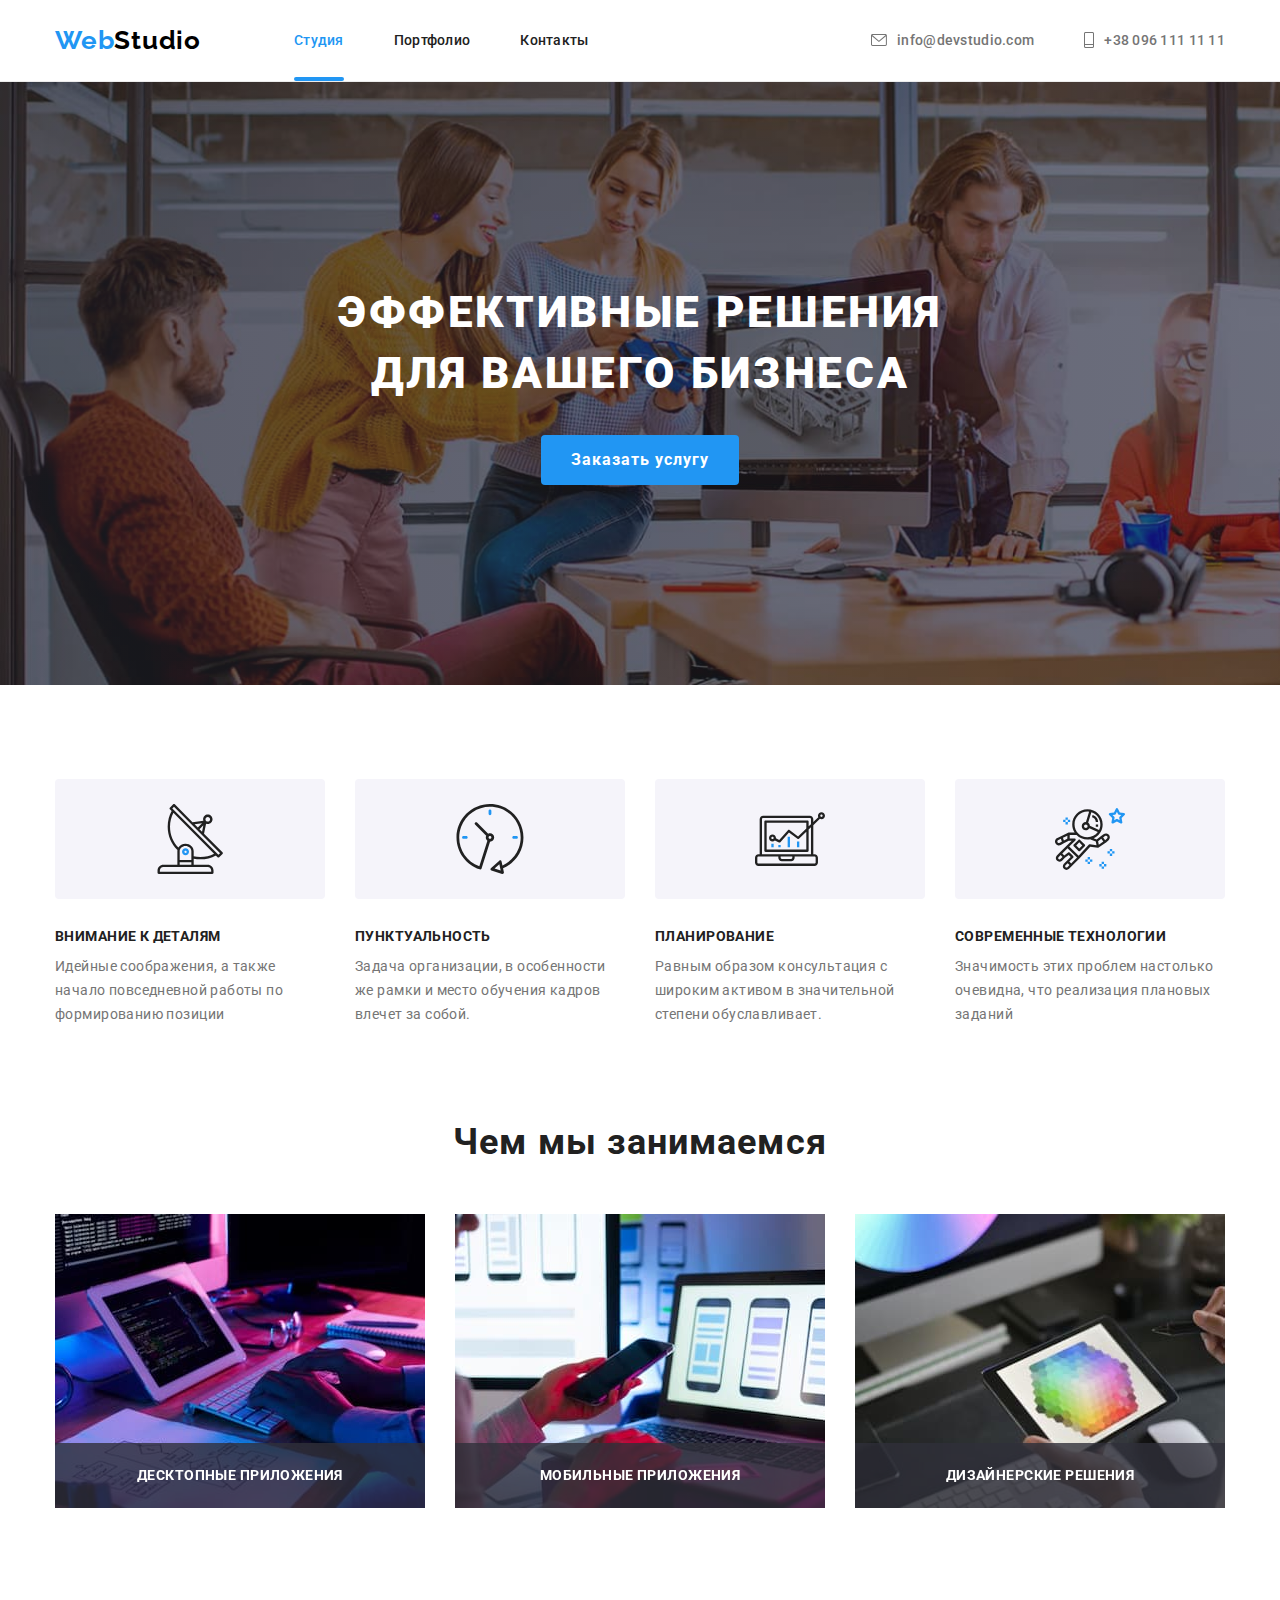
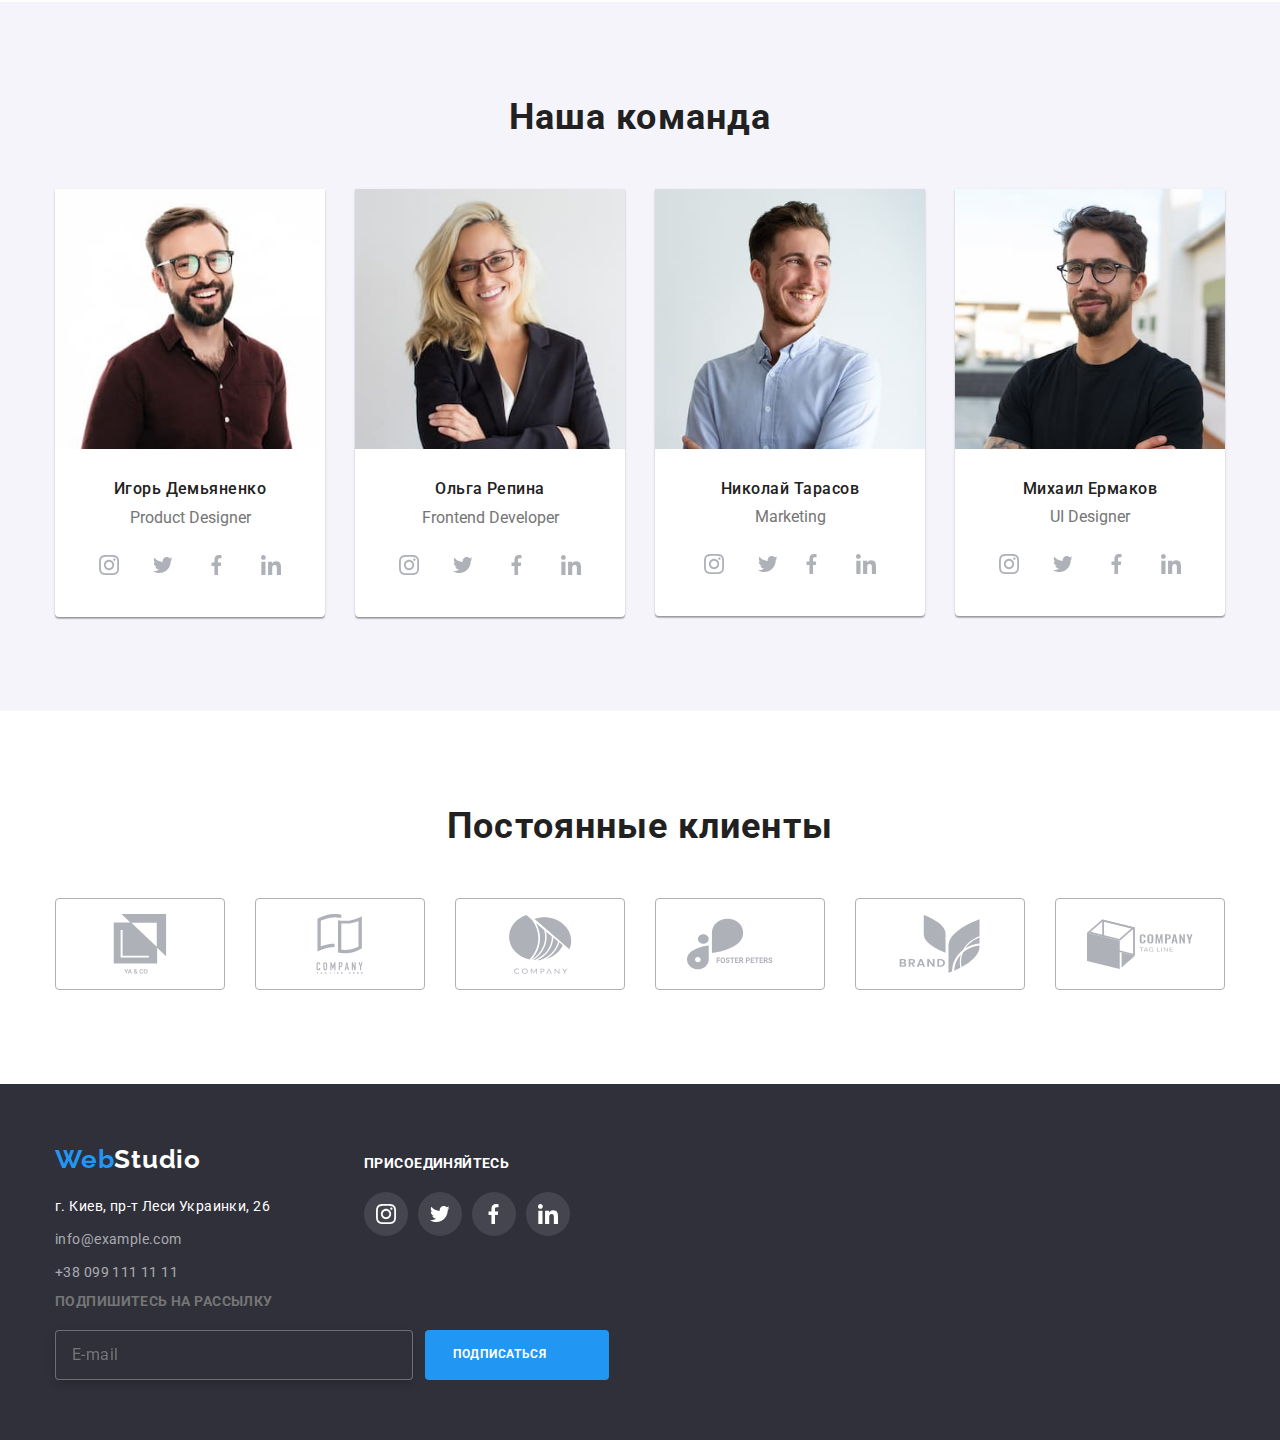
==== index.html @ d98d60dd "main" ====
<!DOCTYPE html>
<html lang="en">
<head>
    <meta charset="UTF-8">
    <meta http-equiv="X-UA-Compatible" content="IE=edge">
    <meta name="viewport" content="width=device-width, initial-scale=1.0">
    <title>Studio</title>
    
<link href="https://fonts.googleapis.com/css2?family=Raleway:wght@700&family=Roboto:wght@400;500;700;900&display=swap"
    rel="stylesheet" />
    <link rel="stylesheet" href="https://cdnjs.cloudflare.com/ajax/libs/modern-normalize/1.1.0/modern-normalize.min.css">
<link rel="stylesheet" href="./css/styles.css" />
</head>

<!--Шапка сайта-->

<body>
    <header class="page-header">

        <div class="container container-navigation">
        <nav class="site-nav container-navigation">
            <a href="" class="logo">
                <span class="logo-color">Web</span>Studio</a>
            


            <ul class="navigation container-navigation">
                <li class="navigation-link"><a href="./index.html" class="navigation-link-main navigation-link-current link-color-change">Студия</a></li>
                <li class="navigation-link"><a href="./Portfolio.html" class="navigation-link-main link-color-change">Портфолио</a></li>
                <li class="navigation-link"><a href="" class="navigation-link-main link-color-change">Контакты</a></li>
            </ul>
        </nav>
        <ul class="contacts navigation container-navigation">
          
            <li class="navigation-link"><a href="" class="contacts-link link-color-change">
                <svg class="icon" width="16px" height="12px">
                   <use href="./images/symbol-defs.svg#icon-envelope-opt"></use>
               </svg>info@devstudio.com</a></li>
            
            <li class="navigation-link"><a href="" class="contacts-link link-color-change">
                <svg class="icon" width="10px"height="16px">
                    <use href="./images/symbol-defs.svg#icon-telephone"></use>
                </svg>+38 096 111 11 11</a></li>
        </ul>
</div>

    </header>

    <main>
        <!--Hero-->
        
        
            <section class="hero-section overlay-hero">
              <div class="container">  
                <h1 class="title-hero">Эффективные решения <br /> для вашего бизнеса</h1>
                <button  type="button" class="button-primary" data-modal-open>Заказать услугу</button>
           </div>
            </section> 
        

        <!--Features-->

       

        <section class="section feature-section">

             <div class="container">
            <ul class="feautures-list">
<div class="feautures-item">
                <li class="features-box">
                    <svg class="iconfeat"width="70"; height="70";>
                        <use href="./images/symbol-defs.svg#icon-group-opt "></use>
                    </svg>
                </li>
                <li >
                    <h2 class="features-title title-color" >Внимание к деталям</h2>
                    <p class="feautures-text">Идейные соображения, а также начало повседневной работы по формированию позиции</p>
                </li></div>

                <div class="feautures-item">
                    <li class="features-box">
                        <svg class="iconfeat" width="70" ; height="70" ;>
                            <use href="./images/symbol-defs.svg#icon-clock-opt"></use>
                        </svg>
                    </li>

                <li class="feautures-item">
                    <h2 class="features-title title-color">Пунктуальность</h2>
                    <p class="feautures-text">Задача организации, в особенности же рамки и место обучения кадров влечет за собой.</p>
                </li></div>

                <div class="feautures-item">
                    <li class="features-box">
                        <svg class="iconfeat" width="70" ; height="70" ;>
                            <use href="./images/symbol-defs.svg#icon-diagram-opt"></use>
                        </svg>
                    </li>
                <li class="feautures-item">
                    <h2 class="features-title title-color">Планирование</h2>
                    <p class="feautures-text">Равным образом консультация с широким активом в значительной степени обуславливает.</p>
                </li></div>
<div class="feautures-item">
<li class="features-box">
    <svg class="iconfeat" width="70" ; height="70" ;>
        <use href="./images/symbol-defs.svg#icon-astronaut-opt"></use>
    </svg>
</li>
                <li class="feautures-item">
                    <h2 class="features-title title-color">Современные технологии</h2>
                    <p class="feautures-text">Значимость этих проблем настолько очевидна, что реализация плановых заданий</p>
                </li> </div>
            </ul>
        </div>
        </section>


        <!--Activities-->

        
        <section class="section activities-section">
            <div class="container">
            
                <h3 class="activities-title title-color">Чем мы занимаемся</h3>
            <ul class="activities">

                <li class="activities-item"><a href="" class="image-link">
                        <img src="./images/notebook_sq.jpg" alt="Фото ноутбука и схемы" width="370"/> </a>
                        <p class="picture-text">Десктопные приложения</p>
                </li>

                <li class="activities-item"><a href="" class="image-link">
                        <img src="./images/notephone_sq.jpg" alt="фото с телефоном" width="370"/> </a>
                        <p class="picture-text">Мобильные приложения</p>
                </li>

                <li class="activities-item" >
                    <a href="" class="image-link">
                        <img src="./images/ipad_sq.jpg" alt="фото с айпадом" width="370"/> </a>
                        <p class="picture-text">Дизайнерские решения</p>
                </li>
            </ul>
       </div>
       
    </section>


        <!--Team-->

        
        <section class="section team-section">
        <div class="container">
           

             <h3 class="team-title title-color">Наша команда</h3>

            
                
            <ul class="team-list">
                <li class="team-item">
                    <div class="team-box" >
                        <img src="./images/boroda_sq.jpg" alt="Певое фото мужчина с бородой" width="270" />
                        
                        <div class="team-item-description">
                            <h3 class="team-names title-color">Игорь Демьяненко</h3>
                            <p>Product Designer</p>
                            <ul class="team-item-list">
                                <li class="team-sosial-link">
                                    <a href="" class="team-link" >
                                        <svg class="link-icon"width="20" height="20">
                                            <use href="./images/symbol-defs.svg#icon-instagram-opt"></use>
                                        </svg>
                                    </a>
                                </li>
                                <li class="team-sosial-link">
                                    <a href="" class="team-link">
                                        <svg class="link-icon"width="20" height="20" >
                                            <use href="./images/symbol-defs.svg#icon-twitter-opt"></use>
                                        </svg>
                                    </a>
                                </li>
                                <li class="team-sosial-link">
                                    <a href="" class="team-link">
                                        <svg class="link-icon" width="20" height="20">
                                            <use href="./images/symbol-defs.svg#icon-facebook-opt"></use>
                                        </svg>
                                    </a>
                                </li>
                                <li class="team-sosial-link">
                                    <a href="" class="team-link">
                                        <svg class="link-icon"width="20" height="20">
                                            <use href="./images/symbol-defs.svg#icon-linkedin-opt"></use>
                                        </svg>
                                    </a>
                                </li>
                            </ul>
                        </div>
                    </div>                  
                </li>

                <li class="team-item">
                    <div class="team-box">
                        <img src="./images/blond_sq.jpg" alt="Девушка блондинка" width="270" />
                        <div class="team-item-description">
                            <h3 class="team-names title-color">Ольга Репина</h3>
                            <p>Frontend Developer</p>
                            <ul class="team-item-list">
                                <li class="team-sosial-link">
                                    <a href="" class="team-link">
                                        <svg class="link-icon" width="20" height="20">
                                            <use href="./images/symbol-defs.svg#icon-instagram-opt"></use>
                                        </svg>
                                    </a>
                                </li>
                                <li class="team-sosial-link">
                                    <a href="" class="team-link">
                                        <svg class="link-icon" width="20" height="20">
                                            <use href="./images/symbol-defs.svg#icon-twitter-opt"></use>
                                        </svg>
                                    </a>
                                </li>
                                <li class="team-sosial-link">
                                    <a href="" class="team-link">
                                        <svg class="link-icon" width="20" height="20">
                                            <use href="./images/symbol-defs.svg#icon-facebook-opt"></use>
                                        </svg>
                                    </a>
                                </li>
                                <li class="team-sosial-link">
                                    <a href="" class="team-link">
                                        <svg class="link-icon" width="20" height="20">
                                            <use href="./images/symbol-defs.svg#icon-linkedin-opt"></use>
                                        </svg>
                                    </a>
                                    </li>
                            </ul>
                        </div>
                    </div>
                </li>

                <li class="team-item">
                    <div class="team-box">
                        <img src="./images/rabbit_sq.jpg" alt="мужчина с широкой улыбкой" width="270" />
                    <div class="team-item-description">
                        <h3 class="team-names title-color">Николай Тарасов</h3>
                        <p>Marketing</p>
                            <ul class="team-item-list">
                                <li class="team-sosial-link">
                                    <a href="" class="team-link">
                                        <svg class="link-icon" width="20" height="20">
                                            <use href="./images/symbol-defs.svg#icon-instagram-opt"></use>
                                        </svg>
                                    </a>
                                </li class="team-sosial-link">
                               
                                    <a href="" class="team-link">
                                        <svg class="link-icon" width="20" height="20">
                                            <use href="./images/symbol-defs.svg#icon-twitter-opt"></use>
                                        </svg>
                                    </a>
                                </li>
                                <li class="team-sosial-link">
                                    <a href="" class="team-link">
                                        <svg class="link-icon" width="20" height="20">
                                            <use href="./images/symbol-defs.svg#icon-facebook-opt"></use>
                                        </svg>
                                    </a>
                                </li>
                                <li class="team-sosial-link">
                                    <a href="" class="team-link">
                                        <svg class="link-icon" width="20" height="20">
                                            <use href="./images/symbol-defs.svg#icon-linkedin-opt"></use>
                                        </svg>
                                    </a>
                                </li>
                            </ul>
                        </div>
                    </div>
                </li>

                <li class="team-item">
                    <div class="team-box">
                        <img src="./images/shalom_sq.jpg" alt="мужчина в очках" width="270" />
                    <div class="team-item-description">
                        <h3 class="team-names title-color">Михаил Ермаков</h3>
                        <p>UI Designer</p>
                        <ul class="team-item-list">
                            <li class="team-sosial-link">
                                <a href="" class="team-link">
                                    <svg class="link-icon" width="20" height="20">
                                        <use href="./images/symbol-defs.svg#icon-instagram-opt"></use>
                                    </svg>
                                </a>
                            </li>
                            <li class="team-sosial-link">
                                <a href="" class="team-link">
                                    <svg class="link-icon" width="20" height="20">
                                        <use href="./images/symbol-defs.svg#icon-twitter-opt"></use>
                                    </svg>
                                </a>
                            </li>
                            <li class="team-sosial-link">
                                <a href="" class="team-link">
                                    <svg class="link-icon" width="20" height="20">
                                        <use href="./images/symbol-defs.svg#icon-facebook-opt"></use>
                                    </svg>
                                </a>
                            </li>
                            <li class="team-sosial-link">
                                <a href="" class="team-link">
                                    <svg class="link-icon" width="20" height="20">
                                        <use href="./images/symbol-defs.svg#icon-linkedin-opt"></use>
                                    </svg>
                                </a>
                            </li>
                        </ul>
                    </div>
                </div>
                </li>
            </ul>
        </div>
        </section>

<!--Clients-->

<section class="section clients-section">
<div class="container">
    <h4 class="team-title title-color">Постоянные клиенты</h4>
    
    <ul class="clients-box" >
        <li >
            <a href="" class="clients-box-items" >
              <svg class="clients-box-icon" width="106" height="60">
                  <use href="./images/symbol-defs.svg#icon-union-opt"></use>
              </svg>
            </a>
        </li>
        <li>
            <a href="" class="clients-box-items">
                <svg class="clients-box-icon" width="106" height="60">
                    <use href="./images/symbol-defs.svg#icon-company2opt"></use>
                </svg>
            </a>
        </li>
        <li>
            <a href="" class="clients-box-items">
                <svg class="clients-box-icon" width="106" height="60">
                    <use href="./images/symbol-defs.svg#icon-company3-opt"></use>
                </svg>
            </a>
        </li>
        <li>
            <a href="" class="clients-box-items">
                <svg class="clients-box-icon" width="106" height="60">
                    <use href="./images/symbol-defs.svg#icon-company4-opt"></use>
                </svg>
            </a>
        </li>
<li>
    <a href="" class="clients-box-items">
        <svg class="clients-box-icon" width="106" height="60">
            <use href="./images/symbol-defs.svg#icon-company5-opt"></use>
        </svg>
    </a>
</li>
<li>
<a href="" class="clients-box-items">
    <svg class="clients-box-icon" width="106" height="60">
        <use href="./images/symbol-defs.svg#icon-company6-opt"></use>
    </svg>
</a>
</li>
</ul>
</div>
</section>

    </main>                                                                                                                                                                                                                                                                                                                                                                                                                                                                                                                                                                                                                                                                                                                                                                                                                                                                                                                                                                                                                                                                                                                                                                                                                                                                                                                                                                                                                                                                                                                                                                                                                                                                                                                                                                                                                                                                                                                                                                                                                                                                                                                                                                                                                                                                                                                                                                                                                                                                                                                                                                                                                                                                                                                                                                                                                                              

    <footer class="adress-section">
        <div class="container">
            <div class="footer-box">
                <div class="logo-brake-borders"> 
                    <div class="logo-brake"> 
                        <a href="/" class="logo">
                            <span class="logo-color">Web</span><span class="adress-logo">Studio</span>
                        </a>
                    </div>
                    <ul>
                        <li> 
                            <address>
                            <a href="" class="adress-text adress-style"> г. Киев, пр-т Леси Украинки, 26 </a>
                            </address> 
                        </li>
                        <li> 
                            <address > 
                                <a href="" class="adress-text text-color adress-style link-color-change">info@example.com</a>
                            </address>
                        </li>
                        <li> 
                            <address > 
                                <a href="" class="adress-text text-color adress-style link-color-change">+38 099 111 11 11</a>
                            </address>
                        </li>
                    </ul>
                </div>
                <div class="join-box">
                    <p>Присоединяйтесь</p>
                    <ul class="join-list">
                        <li class="join-item">
                            <a href="" class="join-link ">
                                <svg class="join-icon" width="20px" height="20px">
                                    <use href="./images/symbol-defs.svg#icon-instagram-opt"></use>
                                </svg>
                            </a>
                        </li>
                        <li class="join-item">
                            <a href="" class="join-link ">
                                <svg class="join-icon" width="20px" height="20px">
                                    <use href="./images/symbol-defs.svg#icon-twitter-opt"></use>
                                </svg>
                            </a>
                        </li>
                        <li class="join-item">
                            <a href="" class="join-link">
                                <svg class="join-icon" width="20px" height="20px">
                                    <use href="./images/symbol-defs.svg#icon-facebook-opt"></use>
                                </svg>
                            </a>
                        </li>
                        <li class="join-item">
                            <a href="" class="join-link ">
                                <svg class="join-icon" width="20px" height="20px">
                                    <use href="./images/symbol-defs.svg#icon-linkedin-opt"></use>
                                </svg>
                            </a>
                        </li>
                    </ul>


                </div>
            </div>
            <div>
                 <p class="subscribe-text">Подпишитесь на рассылку</p>
                <form class="subscribe-list"> 
                    <input type="text" class="subscribe-input" placeholder="E-mail" />
                    <button class="button subscribe-button">
                        подписаться
                        <svg class="subscribe-icon" width="24" height="24">
                            <use href="./images/symbol-defs.svg#icon-icon-send-1"></use>
                        </svg>
                    </button>
                </form>
           </div> 
        </div>
    </footer>

<!--Modal-->

 <div class="backdrop is-hidden" data-modal>
   
    <div class="modal">
        <button data-modal-close class="modal-close" >
            <svg width="11px" height="11px">
               <use href="./images/symbol-defs-close.svg#icon-close-1"></use>
          </svg>
        </button>

<form class="modal-form">

    <h5 class="form-title ">Оставьте свои данные, мы вам перезвоним</h5>

          
    <form class="modal-form">
        <label class="form-input-box">
            Имя
            <input type="text" name="user-name" class="form-input" required>
            <svg class="form-input-icon">
                <use href='./images/symbol-defs.svg#icon-name'></use>
            </svg>
        </label>
       
       </label>
            
                <label  class="form-input-box">
                    Телефон 

                      <input type="text" name="user-name" class="form-input" >
                        <svg class="form-input-icon">
                           <use href='./images/symbol-defs.svg#icon-phone'></use>
                     </svg>
                
                </label>
           
            
             
                <label for="mail" class="form-input-box">
                    Почта

                    <input type="text" name="user-name" class="form-input">
                    <svg class="form-input-icon">
                        <use href='./images/symbol-defs.svg#icon-mail'></use>
                    </svg>

                       
                </label>
                     
            
                
                       <label for="comment"class="form-input-box">
                           Комментарий
                        <textarea 
                        class="form-message" 
                        name="comment" 
                        rows="10"
                        placeholder="Введите текст"
                        ></textarea></label>
               
                           
                        <input type="checkbox" class="policy-checkbox" id="policy-check">
                        <label class="policy-box" for="policy-check">
                            Соглашаюсь с рассылкой и принимаю &nbsp;<a href="#">Условия договора</a>
                        </label>
                     


                    <button type="submit" class= "form-submit-btn">Отправить</button>

</form>

    </div>
  </div>
   <script src="./js/modal.js"></script>

</body>
</html>
---- css/styles.css ----
:root {
  --primary-text-color: #757575;
  --title-text-color: #212121;
  --accent-color: #ffffff;
  --navigation-color: #2196f3;
  --dark-background-color: #2f303a;
}
html {
  box-sizing: border-box;
}

*,
*::before,
*::after {
  box-sizing: inherit;
}

body {
  margin: 0;
  font-family: Roboto, sans-serif;
  color: var(--primary-text-color);
}
h1,
h2,
h3,
h4,
h5,
p {
  margin-top: 0;
  margin-bottom: 0;
}

/* <!--Шапка сайта-- >  */

.container {
  width: 1200px;
  padding-left: 15px;
  padding-right: 15px;
  margin-left: auto;
  margin-right: auto;
}

.container-navigation {
  display: flex;
  align-items: center;
}

.site-nav {
  text-decoration: none;
  color: var(--title-text-color);
}
.navigation,
.contacts {
  display: flex;
}
.navigation-link:not(:last-child) {
  margin-right: 50px;
}
.logo {
  margin-right: 93px;

  font-family: Raleway, sans-serif;
  font-weight: 700;
  font-size: 26px;
  line-height: 1.2;
  letter-spacing: 0.03em;
  text-decoration: none;
  color: black;
}

.logo-color {
  font-family: Raleway, sans-serif;
  font-weight: 700;
  font-size: 26px;
  line-height: 1.2;
  letter-spacing: 0.03em;
  color: var(--navigation-color);
}

ul {
  list-style: none;
  margin: 0;
  padding: 0;
}

.navigation-link-main {
  padding-top: 32px;
  padding-bottom: 32px;
  display: block;

  color: var(--title-text-color);
  font-weight: 500;
  font-size: 14px;
  line-height: 1.2;
  letter-spacing: 0.02em;
  text-decoration: none;
}

.navigation-link-current {
  position: relative;

  padding-top: 32px;
  padding-bottom: 32px;

  color: var(--navigation-color);
  font-weight: 500;
  font-size: 14px;
  line-height: 1.2;
  letter-spacing: 0.02em;
  text-decoration: none;
}

.navigation-link-current::after {
  content: "";

  position: absolute;
  left: 0;
  bottom: 0;

  display: block;
  width: 100%;
  height: 4px;
  background: #2196f3;
  border-radius: 2px;
}

.contacts {
  display: flex;
  margin-left: auto;
}

.contacts-link {
  padding-top: 32px;
  padding-bottom: 32px;
  display: flex;
  align-items: center;

  color: #757575;
  font-weight: 500;
  font-size: 14px;
  line-height: 1.2;
  letter-spacing: 0.02em;
  text-decoration: none;
}

.icon {
  fill: currentColor;
  margin-right: 10px;
}

.link-color-change {
  transition: color 250ms cubic-bezier(0.4, 0, 0.2, 1);
}

.link-color-change:hover,
.link-color-change:focus {
  color: var(--navigation-color);
}

.navigation-link-main:hover,
.navigation-link-main:focus {
  color: var(--navigation-color);
}
.contacts-link:hover,
.contacts-link:focus {
  color: var(--navigation-color);
}

/* <!--Hero-- >  */

.hero-section {
  background-color: var(--dark-background-color);
  text-align: center;
  padding-top: 200px;
  padding-bottom: 200px;
}

.overlay-hero {
  max-width: 1600px;
  height: 600;
  margin-left: auto;
  margin-right: auto;
  background-image: linear-gradient(
      to right,
      rgba(47, 48, 58, 0.5),
      rgba(47, 48, 58, 0.3)
    ),
    url("../images/hadder_squoosh.jpg");
  background-repeat: no-repeat;
  background-size: cover;
}

.title-hero {
  margin-top: 0;
  margin-bottom: 30px;

  color: var(--accent-color);
  font-size: 44px;
  line-height: 1.4;
  letter-spacing: 0.06em;
  font-weight: 900;
  text-align: center;
  text-transform: uppercase;
}

.button-primary {
  border-bottom: 4px;
  border: transparent;
  padding-top: 10px;
  padding-bottom: 10px;
  padding-left: 30px;
  padding-right: 30px;
  border-radius: 4px;

  color: var(--accent-color);
  background-color: #2196f3;
  font-weight: 700;
  font-size: 16px;
  line-height: 1.9;
  letter-spacing: 0.06em;
  cursor: pointer;
  font-family: inherit;

  transition: box-shadow 250ms cubic-bezier(0.4, 0, 0.2, 1),
    background-color 250ms cubic-bezier(0.4, 0, 0.2, 1);
}

.button-primary:hover,
.button-primary:focus {
  background: #188ce8;
  box-shadow: 0px 4px 4px rgba(0, 0, 0, 0.15);
  border-radius: 4px;
}

/* <!--Features--> */

.section {
  padding-top: 94px;
  padding-bottom: 94px;
}

.features-title {
  display: flex;
  margin: 0;
  margin-bottom: 10px;
  margin-top: 30px;

  color: var(--title-text-color);
  font-weight: 700;
  font-size: 14px;
  line-height: 1.14;
  letter-spacing: 0.03em;
  text-transform: uppercase;
}
.title-color {
  color: var(--title-text-color);
  text-decoration: none;
}

.feautures-list {
  display: flex;
}

.feautures-text {
  font-weight: 400;
  font-size: 14px;
  line-height: 1.7;
  letter-spacing: 0.03em;
}

.feautures-item {
  flex-basis: calc((100% - 90px) / 4);
}

.feautures-item:not(:last-child) {
  margin-right: 30px;
}

.features-box {
  display: flex;
  justify-content: center;
  align-items: center;
  width: 270px;
  height: 120px;
  background-color: #f5f4fa;

  border-radius: 4px;
}

.features-box .iconfeat {
  fill: #212121;
}

/* <!--Activities-- > */

.activities-section {
  padding-top: 0;
}
.activities {
  display: flex;
}

.activities-item:not(:last-child) {
  margin-right: 30px;
}

.activities-title {
  margin-top: 0;
  margin-bottom: 50px;

  font-weight: 700;
  font-size: 36px;
  line-height: 1.2;
  text-align: Center;
  letter-spacing: 0.03em;
}

.image-link {
  text-decoration: none;
  color: #757575;
  margin-bottom: 0;
}
.activities-item {
  position: relative;
  text-align: center;
  overflow: hidden;
}
.picture-text {
  display: block;
  width: 100%;
  position: absolute;
  bottom: 0;

  margin: 0;
  padding: 25px 0;
  background: rgba(47, 48, 58, 0.8);

  z-index: 1;

  font-weight: 700;
  font-size: 14px;
  line-height: 1.1;
  letter-spacing: 0.03em;
  color: #fff;
  text-transform: uppercase;
}
/* <!--Team-- > */

.team-section {
  background-color: #f5f4fa;
  padding-bottom: 94px;
  padding-top: 94px;
}

.team-list {
  display: flex;
  /* justify-content: space-between; */
}
.team-item-description {
  padding: 30px 0;
  text-align: center;
}
.team-item-description p {
  margin-bottom: 16px;
}
img {
  display: block;
  max-width: 100%;
  height: auto;
}

.team-box {
  display: block;
  background-color: #ffffff;
  outline: none;
  width: 270px;

  box-shadow: 0px 1px 3px rgba(0, 0, 0, 0.12), 0px 1px 1px rgba(0, 0, 0, 0.14),
    0px 2px 1px rgba(0, 0, 0, 0.2);
  border-radius: 0px 0px 4px 4px;
}

.team-link {
  display: flex;
  width: 44px;
  height: 44px;
  justify-content: center;
  align-items: center;
  border-radius: 50%;
  color: #afb1b8;

  transition: background-color 250ms cubic-bezier(0.4, 0, 0.2, 1);
}
.team-link:hover,
.team-link:focus,
.join-link:hover,
.join-link:focus {
  color: var(--accent-color);
  background-color: var(--navigation-color);
}

.team-item:not(:last-child) {
  margin-right: 30px;
}

.team-sosial-link:not(:last-child) {
  margin-right: 10px;
}

.link-icon {
  fill: currentColor;
}

.team-item-list {
  display: flex;
  justify-content: center;
  /*  width: 206px;
  
  align-items: center; */
}
.team-title {
  margin: 0 0 50px;

  font-weight: 700;
  font-size: 36px;
  line-height: 1.2;
  text-align: Center;
  letter-spacing: 0.03em;
}

.team-names {
  margin-bottom: 10px;

  font-weight: 500;
  font-size: 16px;
  line-height: 1.2;
  letter-spacing: 0.03em;
}
.team-names p {
  margin-bottom: 12px;
}

.team-possition {
  font-weight: 400;
  font-size: 16px;
  line-height: 1.2;
  letter-spacing: 0.03em;
}

/* * <!--Clients-- > */

.clients-box {
  display: flex;
  justify-content: space-between;
}

.clients-box-items {
  display: flex;
  width: 170px;
  height: 92px;
  border-radius: 4px;
  border: solid 1px #afb1b8;
  align-items: center;
  justify-content: center;
  color: #afb1b8;

  transition: background-color 250ms cubic-bezier(0.4, 0, 0.2, 1);
}

.clients-box-items:hover,
.clients-box-items:focus {
  border-color: var(--navigation-color);
  color: var(--navigation-color);
}
.clients-box-icon {
  fill: currentColor;
}

.clients-box-items:not(:last-child) {
  margin-right: 30px;
}

/* <!--Footer-- > */

.adress-section {
  background-color: var(--dark-background-color);
  padding-top: 60px;
  padding-bottom: 60px;
}

.adress-text {
  color: var(--accent-color);
  font-weight: 400;
  font-size: 14px;
  line-height: 1.7;
  letter-spacing: 0.03em;

  font-style: normal;
  text-decoration: none;
}
.adress-logo {
  color: var(--accent-color);
}

.text-color {
  color: rgb(255, 255, 255, 0.6);

  transition: background-color 250ms cubic-bezier(0.4, 0, 0.2, 1);
}
.text-color:hover,
.text-color:focus {
  color: var(--navigation-color);
}

.logo-brake {
  margin-bottom: 20px;
}

.logo-brake-borders li {
  margin: 0 0 9px;
}
.footer-box {
  display: flex;
  align-items: baseline;
}

.join-box {
  margin-left: 70px;
  color: var(--accent-color);
}
.join-box p {
  margin-bottom: 20px;
  font-weight: 700;
  font-size: 14px;
  line-height: 1.14;
  letter-spacing: 0.03em;
  text-transform: uppercase;
}

.subscribe-box {
  display: flex;
}
.subscribe-text {
  margin-bottom: 20px;
  font-weight: 700;
  font-size: 14px;
  line-height: 1.14;
  letter-spacing: 0.03em;
  text-transform: uppercase;
}
.subscribe-list {
  display: flex;
  margin-top: 20px;
  flex-direction: row;
}

.subscribe-input {
  padding-left: 16px;
  height: 50px;
  min-width: 358px;
  background-color: var(--dark-background-color);
  border: 1px solid rgba(255, 255, 255, 0.3);
  border-radius: 4px;

  padding: 15px 0;

  box-sizing: border-box;
  filter: drop-shadow(0px 4px 4px rgba(0, 0, 0, 0.15));

  text-indent: 16px;
  font-size: 16px;
  line-height: 1.25;
  letter-spacing: 0.03em;
  color: #fff;

  transition: border-color 250ms cubic-bezier(0.4, 0, 0.2, 1),
    outline 250ms cubic-bezier(0.4, 0, 0.2, 1);
}

.subscribe-input::placeholder {
  font-weight: 400;
  font-size: 16px;
  line-height: 1.25;
  letter-spacing: 0.03em;
}

.subscribe-input:hover,
.subscribe-input:focus {
  box-shadow: 0px 4px 4px rgb(255 255 255 / 15%);
}

.subscribe-button {
  position: relative;
  padding: 10px 28px;
  margin-left: 12px;
  text-transform: uppercase;
  font-weight: bold;
  cursor: pointer;

  display: flex;
  align-items: center;

  color: var(--accent-color);
  background-color: var(--navigation-color);

  border-radius: 4px;
  border: none;

  font-size: 12px;
  line-height: 1.9;
  letter-spacing: 0.06em;

  overflow: hidden;

  transition: background-color 250ms cubic-bezier(0.4, 0, 0.2, 1);
}
.subscribe-button:hover,
.subscribe-button:active {
  background: var(--navigation-color);
  box-shadow: 0px 4px 4px rgba(255, 255, 255, 0.15);
}
.subscribe-icon {
  margin-left: 10px;
  transition: background-color 250ms cubic-bezier(0.4, 0, 0.2, 1);
}

.subscribe-button::after {
  content: "";
  position: absolute;
  display: inline-block;
  right: 28px;
  top: 50%;
  width: 24px;
  height: 24px;
  background-image: url(../images/subscribe.svg);
  transform: translateY(calc(-50% + 40px));
  transition: transform 500ms var(--cubic);
}
.button-subscribe:hover::after {
  transform: translateY(-50%);
}

.join-list {
  display: flex;
}

.join-item:not(:last-child) {
  margin-right: 10px;
}

.join-link {
  display: flex;
  height: 44px;
  width: 44px;
  align-items: center;
  justify-content: center;
  color: inherit;
  background: rgba(255, 255, 255, 0.1);
  border-radius: 50%;
}
.join-icon {
  fill: currentColor;
}

/* * <!--Works-- > */

.element-invisible {
  display: none;
}

.page-header {
  border-bottom: 1px solid #ececec;
}

.button-secondary {
  border: transparent;
  padding-top: 6px;
  padding-bottom: 6px;
  padding-left: 22px;
  padding-right: 22px;
  border-radius: 4px;

  color: var(--title-text-color);
  background-color: #f5f4fa;
  font-weight: 500;
  font-size: 16px;
  line-height: 1.6;
  letter-spacing: 0.03em;
  cursor: pointer;
  font-family: inherit;

  transition: background-color 250ms cubic-bezier(0.4, 0, 0.2, 1);
}
.button-secondary:hover,
.button-secondary:focus {
  background-color: #2196f3;
  color: #ffffff;
  box-shadow: 0px 3px 1px rgba(0, 0, 0, 0.1), 0px 1px 2px rgba(0, 0, 0, 0.08),
    0px 2px 2px rgba(0, 0, 0, 0.12);
}
.works-section {
  padding-top: 94px;
  padding-bottom: 94px;
}

.works-section-flex {
  display: flex;
  justify-content: center;
  margin-bottom: 50px;
}

.works-section-flex li:not(:last-child) {
  margin-right: 8px;
}

.works-description-brake {
  padding: 20px 24px;
  border: 1px solid #eeeeee;
}

.works-title {
  font-weight: 700;
  font-size: 18px;
  line-height: 2;
  letter-spacing: 0.06em;
}

.works-text {
  margin-top: 0;
  margin-bottom: 0px;
  font-weight: 400;
  font-size: 16px;
  line-height: 1.9;
  letter-spacing: 0.03em;
}

.item {
  margin: 30px 0 0 30px;
  flex-basis: calc ((100-90px) / 3);
}
.image-link:hover,
.image-link:focus {
  display: block;
  box-shadow: 0px 1px 1px rgba(0, 0, 0, 0.12), 0px 4px 4px rgba(0, 0, 0, 0.06),
    1px 4px 6px rgba(0, 0, 0, 0.16);
}

.works-section-list {
  overflow: 1px solid #eeeeee;
  padding: 0;
  margin: 0;
  list-style: none;
  display: flex;
  flex-wrap: wrap;
  margin-top: -30px;
  margin-left: -30px;
}

.card {
  position: relative;
  overflow: hidden;
}

.overlay {
  position: absolute;

  width: 100%;
  height: 100%;
  left: 0;
  top: 0;
  transform: translateY(100%);
  transition: transform 1s linear;
  text-align: start;
  margin: 0;
  padding-right: 24px;
  padding-left: 24px;
  padding-top: 63px;
  padding-bottom: 63px;

  background: rgba(33, 150, 243, 0.9);

  font-size: 18px;
  line-height: 1.6;
  letter-spacing: 0.03em;
  color: #ffffff;
}

.image-link:hover .overlay {
  transform: translateY(0%);
}

/* * <!--Modal- > */

.backdrop {
  position: fixed;
  top: 0;
  left: 0;
  width: 100%;
  height: 100%;
  background: rgba(0, 0, 0, 0.2);

  transition: 0.5s linear;

  transform: ;
}

.backdrop.is-hidden {
  opacity: 0;
  pointer-events: none;

  transform: matrix(1, 2, 3, 4, 5, 6);
  transition: 0.5s ease;
}

.modal {
  position: absolute;
  top: 50%;
  left: 50%;
  transform: translate(-50%, -50%);

  width: 528px;
  height: 581px;
  background-color: #ffffff;

  box-shadow: 0px 1px 3px rgba(0, 0, 0, 0.12), 0px 1px 1px rgba(0, 0, 0, 0.14),
    0px 2px 1px rgba(0, 0, 0, 0.2);
  border-radius: 4px;
}

.modal-close {
  display: flex;
  justify-content: center;
  align-items: center;

  position: absolute;
  width: 30px;
  height: 30px;
  top: 8px;
  right: 8px;

  border-radius: 50%;
  border: 1px solid rgba(0, 0, 0, 0.1);
  background-color: #fff;
  cursor: pointer;
}

.modal-close svg {
  transition: fill 250ms cubic-bezier(0.4, 0, 0.2, 1);
  fill: #000;
}
.modal-close:hover svg,
.modal-close:focus svg {
  fill: var(--navigation-color);
}

.form-title {
  margin-top: 40px;
  margin-bottom: 30px;

  font-weight: 700;
  font-size: 20px;
  line-height: 1.15;
  text-align: center;
  letter-spacing: 0.03em;

  color: rgba(33, 33, 33, 1);
}

.modal-form {
  margin-top: 12px;
  margin: 40px 40px;
}
.form-input-box {
  display: block;
  margin-bottom: 10px;
  color: #757575;
  font-size: 12px;
  position: relative;
}

.textarea-label {
  display: block;
  color: #757575;
  font-size: 12px;
  position: absolute;
  top: 0;
  transform: translate(10px, 14px);
  transition: 0.1s linear transform;
}

.form-input,
.form-message {
  border: 1px solid rgba(33, 33, 33, 0.2);
  border-radius: 4px;
  width: 100%;
  height: 40px;
  margin-top: 4px;
  padding: 0 10px 0 42px;
  cursor: pointer;
}

.form-input:focus {
  outline: none;
  border: 1px solid #2196f3;
}

.form-input:focus + svg {
  fill: #2196f3;
}

.form-input-icon {
  display: block;
  width: 18px;
  height: 18px;
  position: absolute;
  left: 12px;
  top: 50%;
  cursor: pointer;
}

.form-message {
  resize: none;
  height: 120px;
  padding: 12px 16px;
}
.form-message::placeholder {
  color: #bababa;
}

.form-input-box:focus {
  outline: none;
  border: var(--navigation-color);
}

.policy-box {
  font-size: 14px;
  color: #757575;
  display: flex;
  align-items: center;
}

.policy-checkbox {
  position: absolute;
  width: 1px;
  height: 1px;
  margin: -1px;
  border: 0px;
  padding: 0px;
  clip: rect(0 0 0 0);
  overflow: hidden;
}

.policy-checkbox:checked + .policy-box::before {
  background-color: #2196f3;
  background-image: url(../images/icon-check.svg);
  background-repeat: no-repeat;
  background-position: center;
  background-size: contain;
}

.policy-checkbox:focus + .policy-box::before {
  border: 1px solid #2196f3;
}

.policy-box::before {
  content: "";
  width: 16px;
  height: 15px;
  border: 1px solid #212121;
  margin-right: 7px;
  border-radius: 4px;
}

.policy-box-link {
  color: #2196f3;
  text-decoration: underline;
}

.form-submit-btn {
  width: 200px;
  height: 50px;
  background-color: var(--navigation-color);
  color: #ffffff;
  border: none;
  display: block;
  margin: 0 auto;
  border-radius: 4px;
  font-weight: 700;
  cursor: pointer;
  margin-top: 30px;
  margin-bottom: 40px;

  transition: box-shadow 250ms cubic-bezier(0.4, 0, 0.2, 1),
    background-color 250ms cubic-bezier(0.4, 0, 0.2, 1);
}

.form-submit-btn:hover {
  background-color: #188ce8;
  box-shadow: 0px 4px 4px rgba(0, 0, 0, 0.15);
}
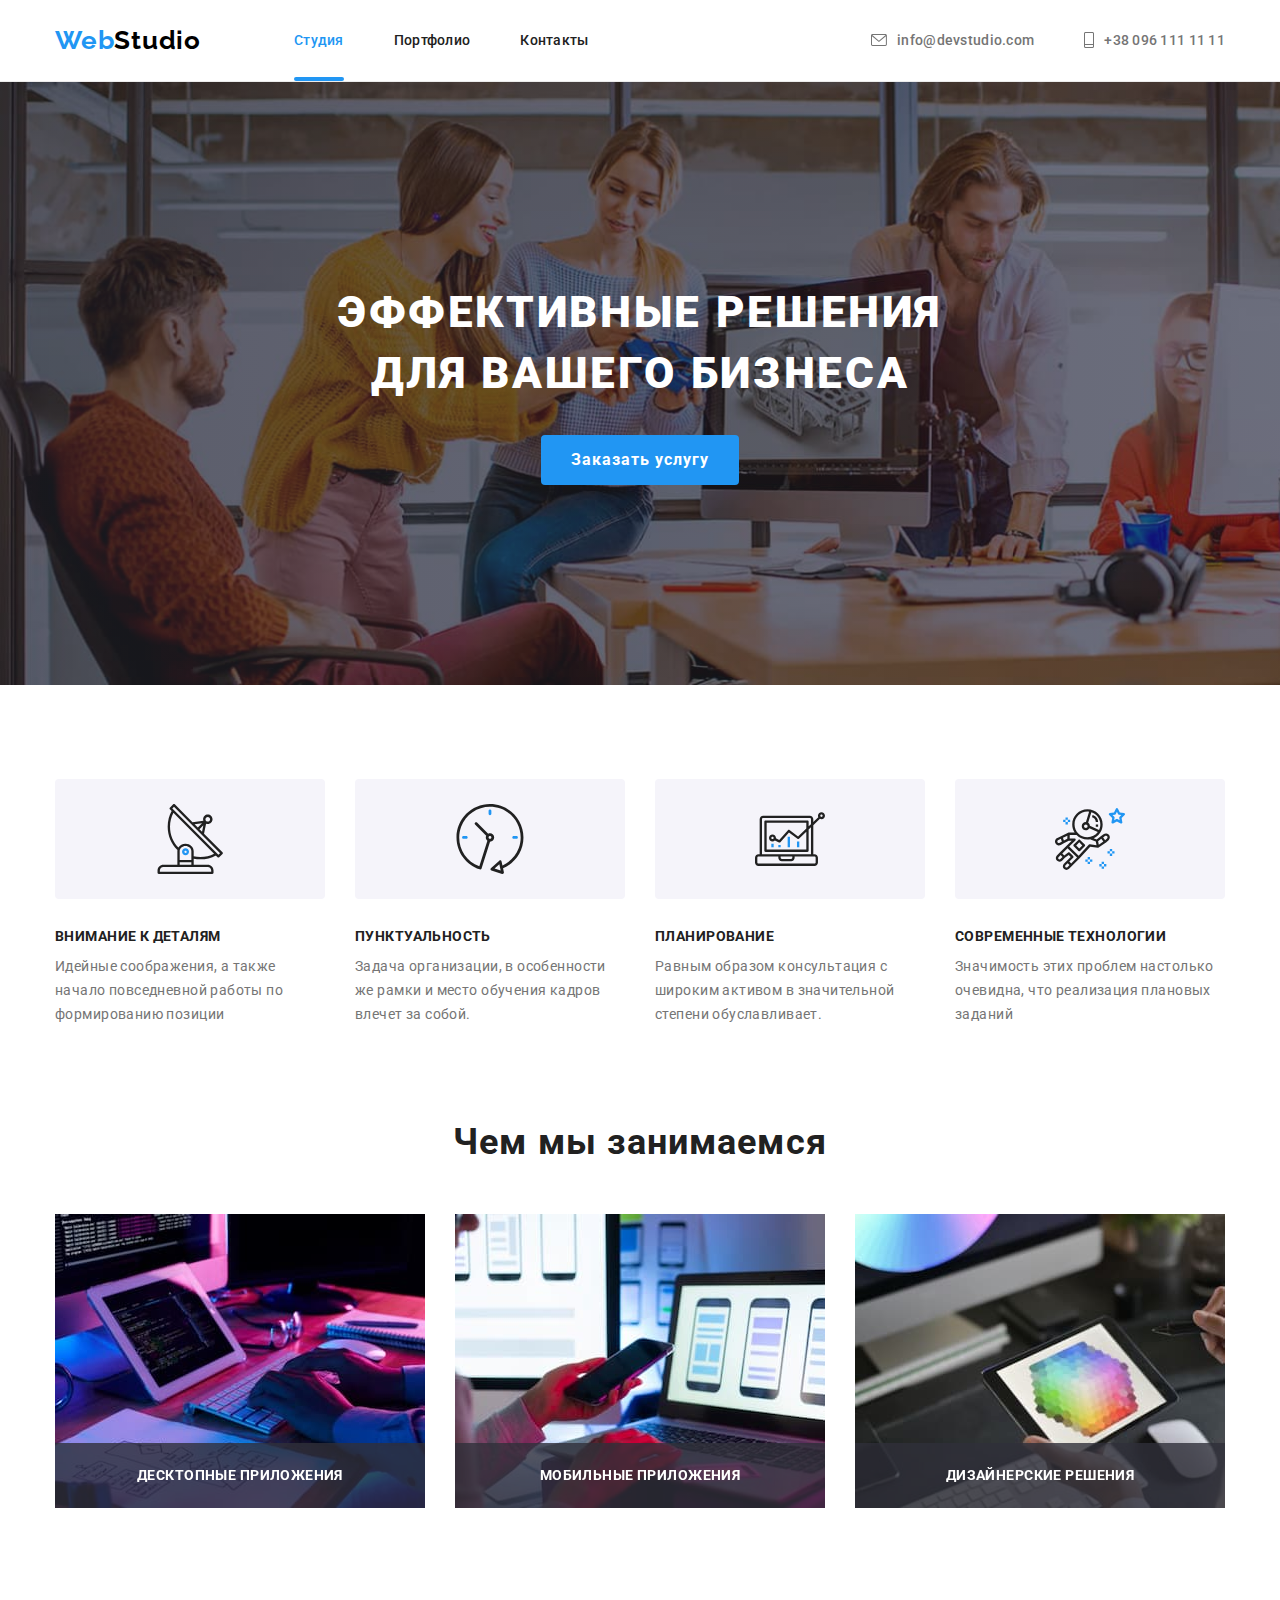
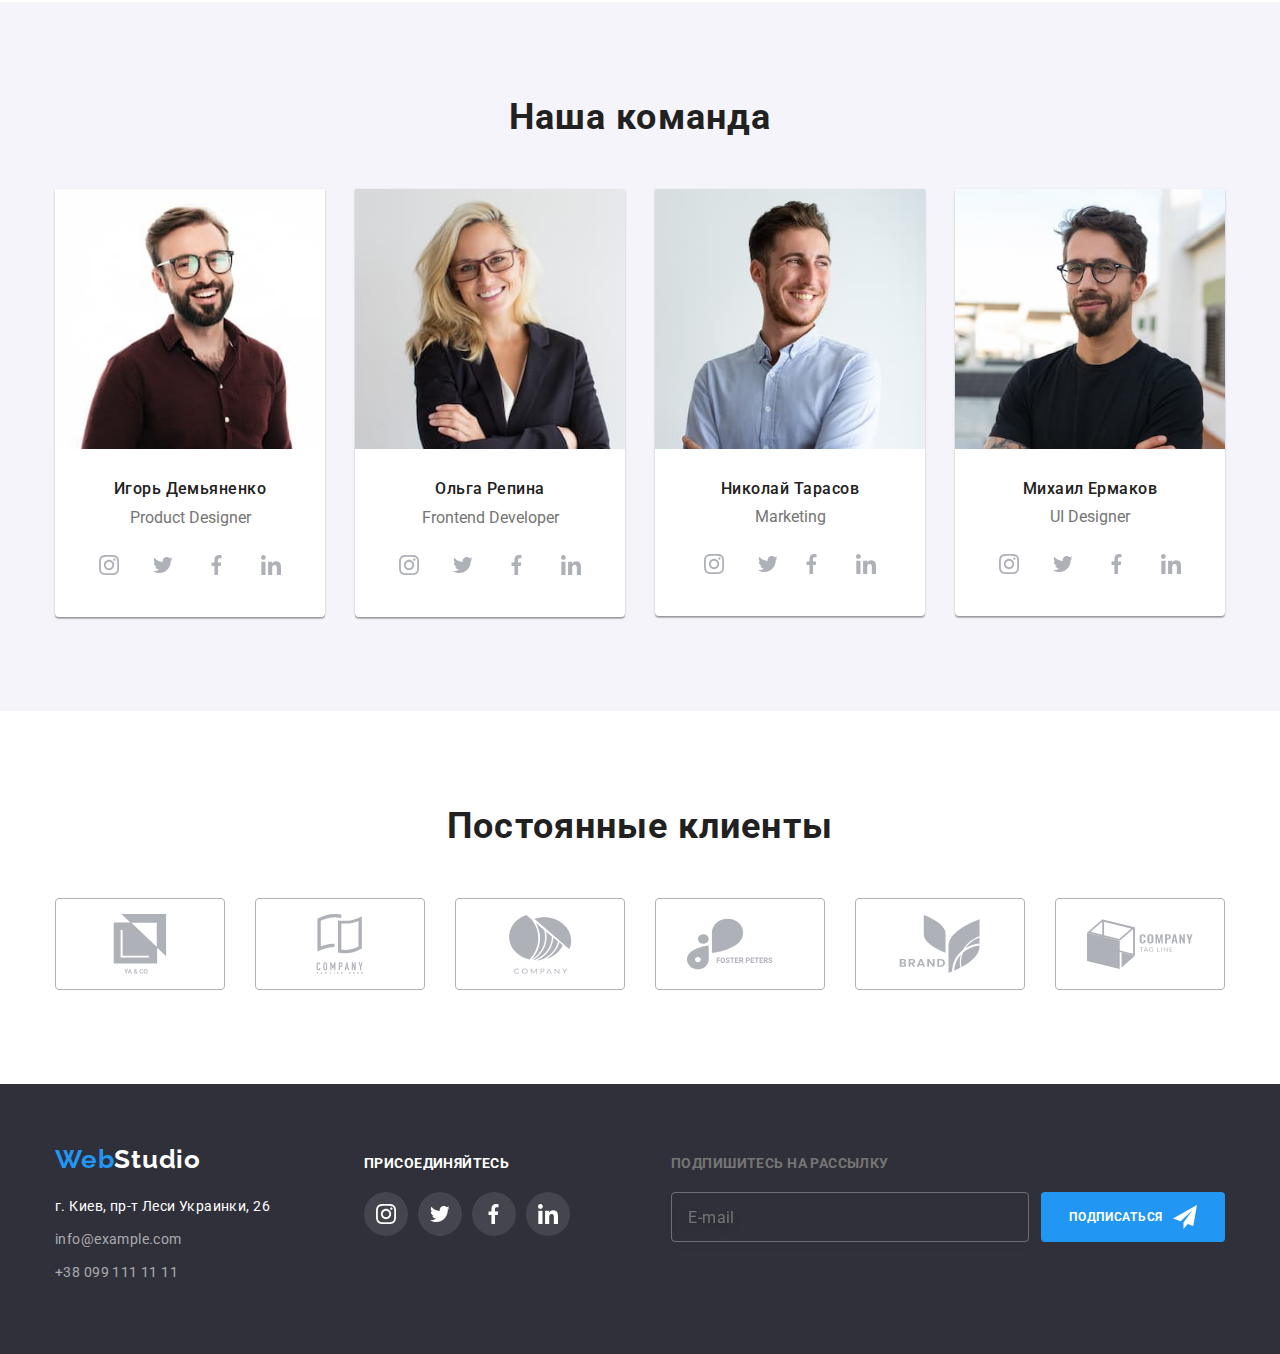
==== commit 5d11c21a: "main" ====
--- a/index.html
+++ b/index.html
@@ -437,8 +437,8 @@
 
 
                 </div>
-            </div>
-            <div>
+            
+            <div class="subscribe-box">
                  <p class="subscribe-text">Подпишитесь на рассылку</p>
                 <form class="subscribe-list"> 
                     <input type="text" class="subscribe-input" placeholder="E-mail" />
@@ -450,7 +450,8 @@
                     </button>
                 </form>
            </div> 
-        </div>
+       </div> 
+    </div>
     </footer>
 
 <!--Modal-->
--- a/css/styles.css
+++ b/css/styles.css
@@ -538,7 +538,7 @@
 }
 
 .subscribe-box {
-  display: flex;
+  margin-left: auto;
 }
 .subscribe-text {
   margin-bottom: 20px;
@@ -558,7 +558,7 @@
   padding-left: 16px;
   height: 50px;
   min-width: 358px;
-  background-color: var(--dark-background-color);
+  background-color: inherit;
   border: 1px solid rgba(255, 255, 255, 0.3);
   border-radius: 4px;
 
@@ -632,12 +632,9 @@
   top: 50%;
   width: 24px;
   height: 24px;
-  background-image: url(../images/subscribe.svg);
+  background-image: url(./images/subscribe.svg);
   transform: translateY(calc(-50% + 40px));
-  transition: transform 500ms var(--cubic);
-}
-.button-subscribe:hover::after {
-  transform: translateY(-50%);
+  transition: background-color 250ms cubic-bezier(0.4, 0, 0.2, 1);
 }
 
 .join-list {
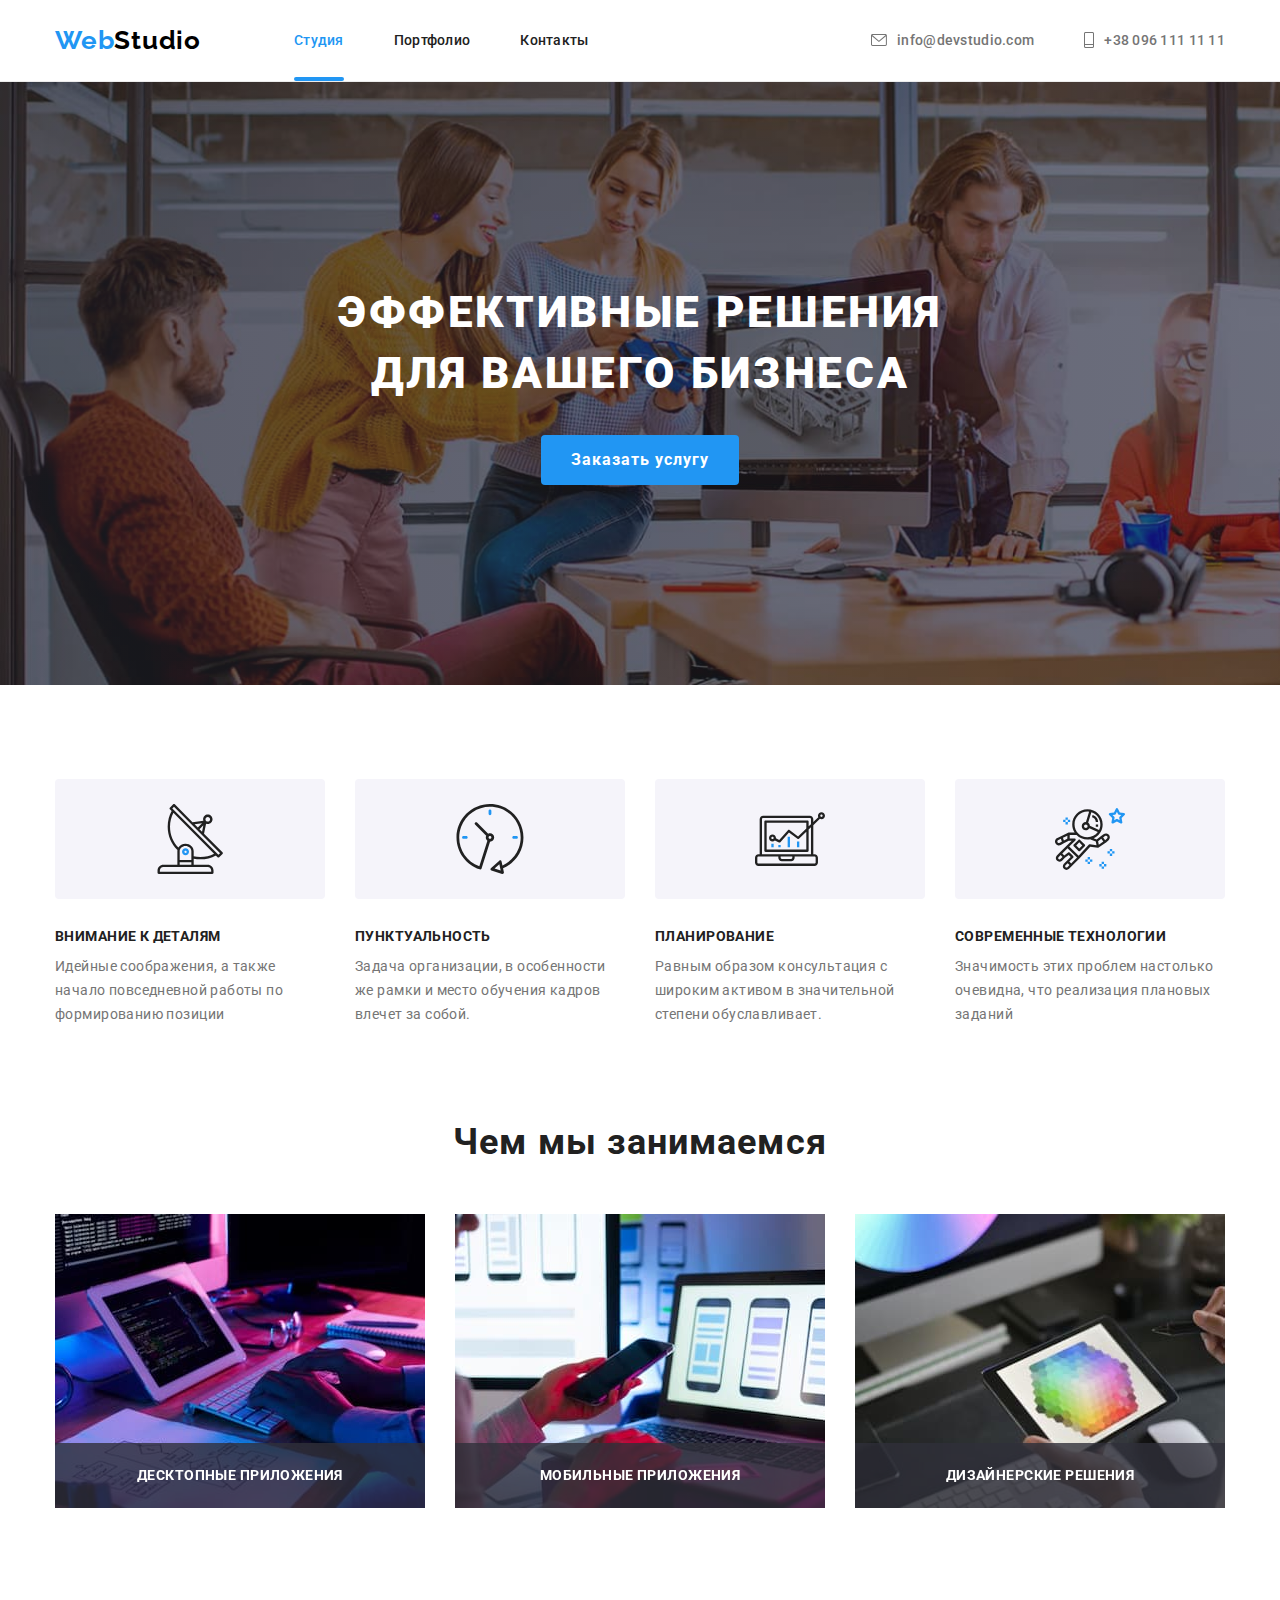
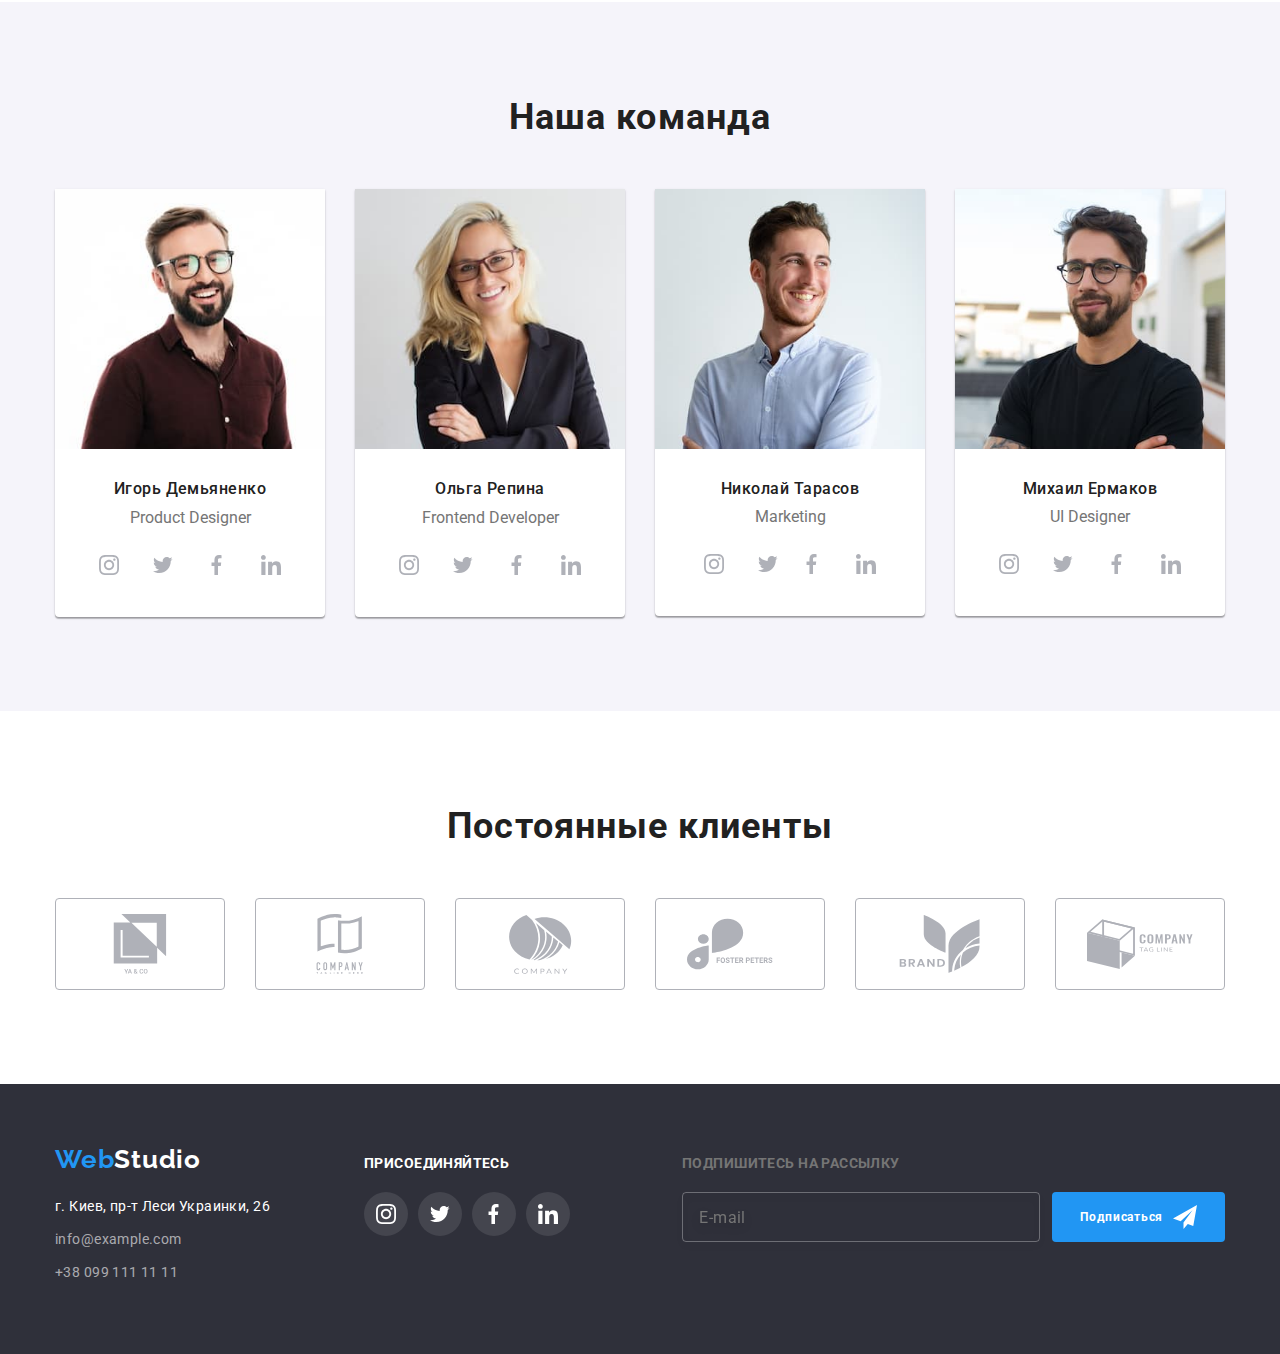
==== commit d8867e27: "main" ====
--- a/index.html
+++ b/index.html
@@ -443,7 +443,7 @@
                 <form class="subscribe-list"> 
                     <input type="text" class="subscribe-input" placeholder="E-mail" />
                     <button class="button subscribe-button">
-                        подписаться
+                        Подписаться
                         <svg class="subscribe-icon" width="24" height="24">
                             <use href="./images/symbol-defs.svg#icon-icon-send-1"></use>
                         </svg>
@@ -506,9 +506,10 @@
                      
             
                 
-                       <label for="comment"class="form-input-box">
+                       <label for="comment">
                            Комментарий
-                        <textarea 
+                        <textarea
+                        class="form-input-box"
                         class="form-message" 
                         name="comment" 
                         rows="10"
--- a/css/styles.css
+++ b/css/styles.css
@@ -593,7 +593,7 @@
   position: relative;
   padding: 10px 28px;
   margin-left: 12px;
-  text-transform: uppercase;
+
   font-weight: bold;
   cursor: pointer;
 
@@ -968,9 +968,8 @@
   border-radius: 4px;
 }
 
-.policy-box-link {
-  color: #2196f3;
-  text-decoration: underline;
+.policy-box a {
+  color: var(--navigation-color);
 }
 
 .form-submit-btn {
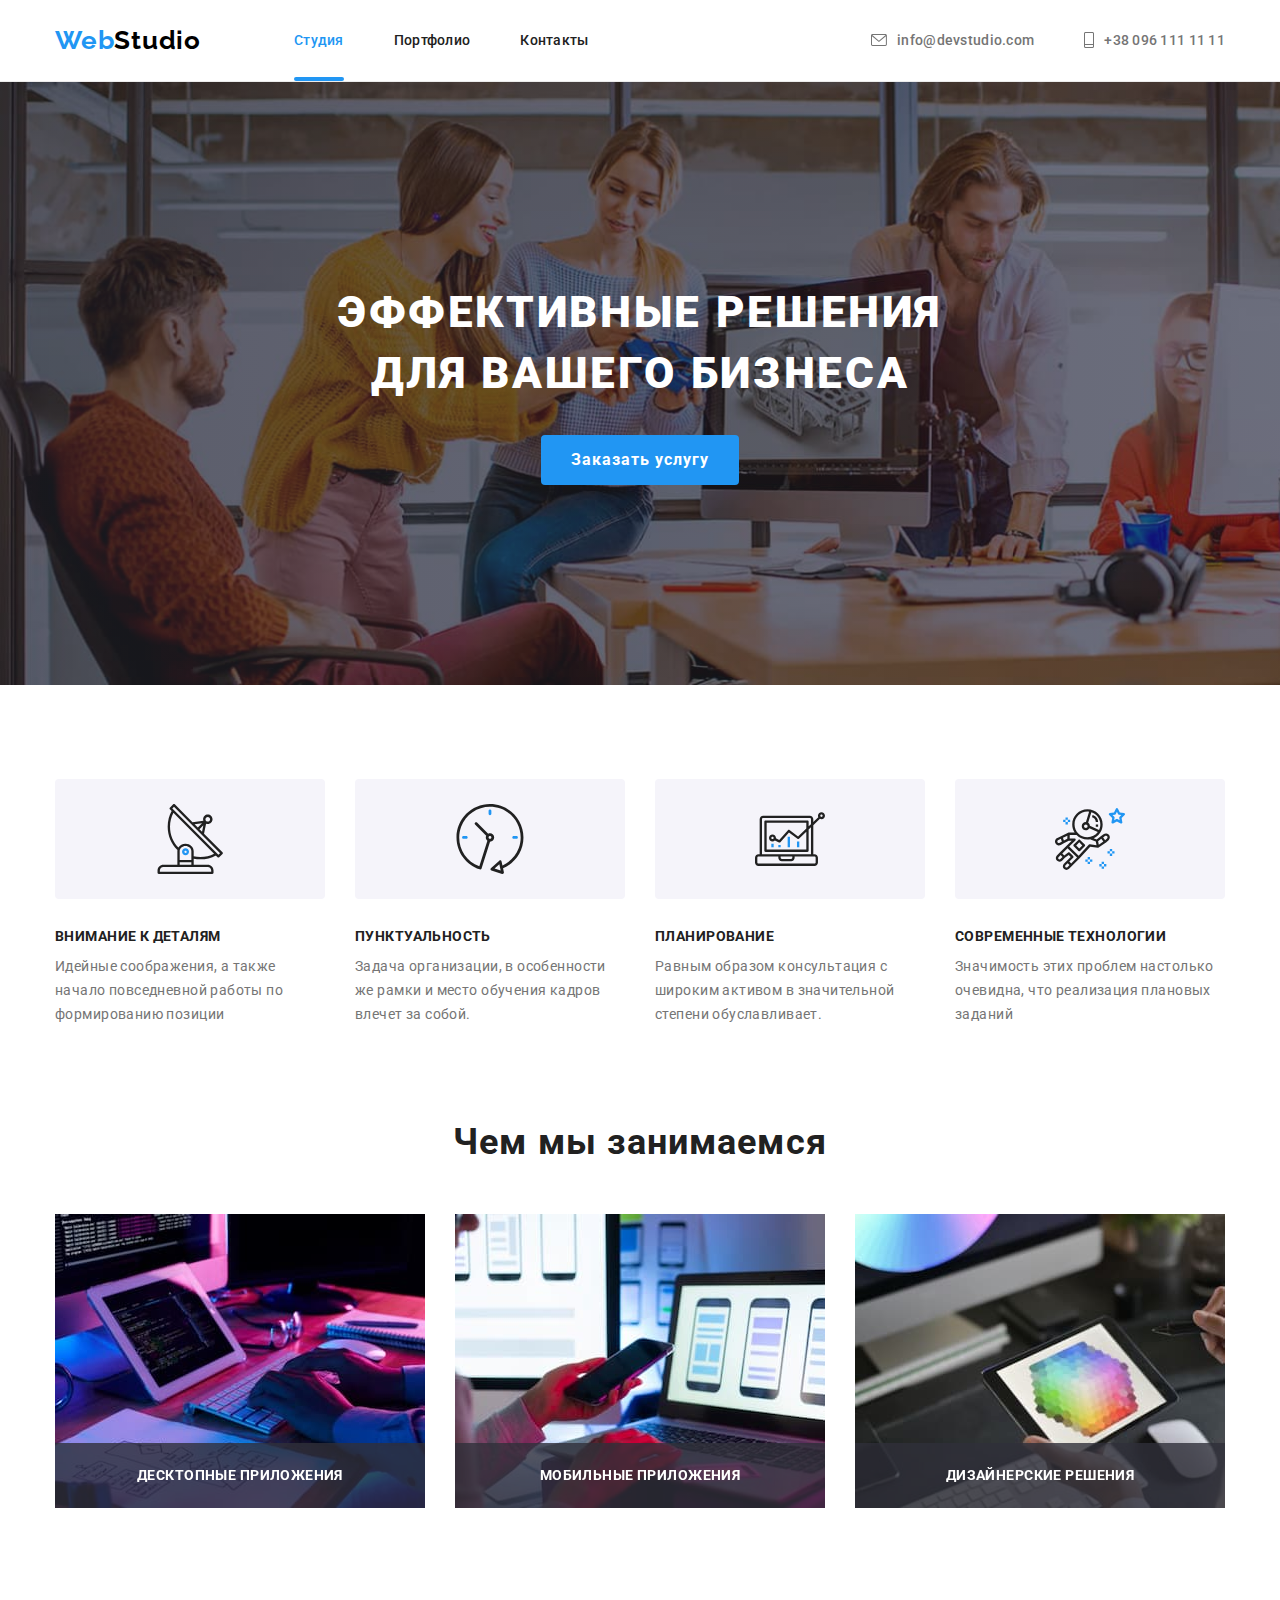
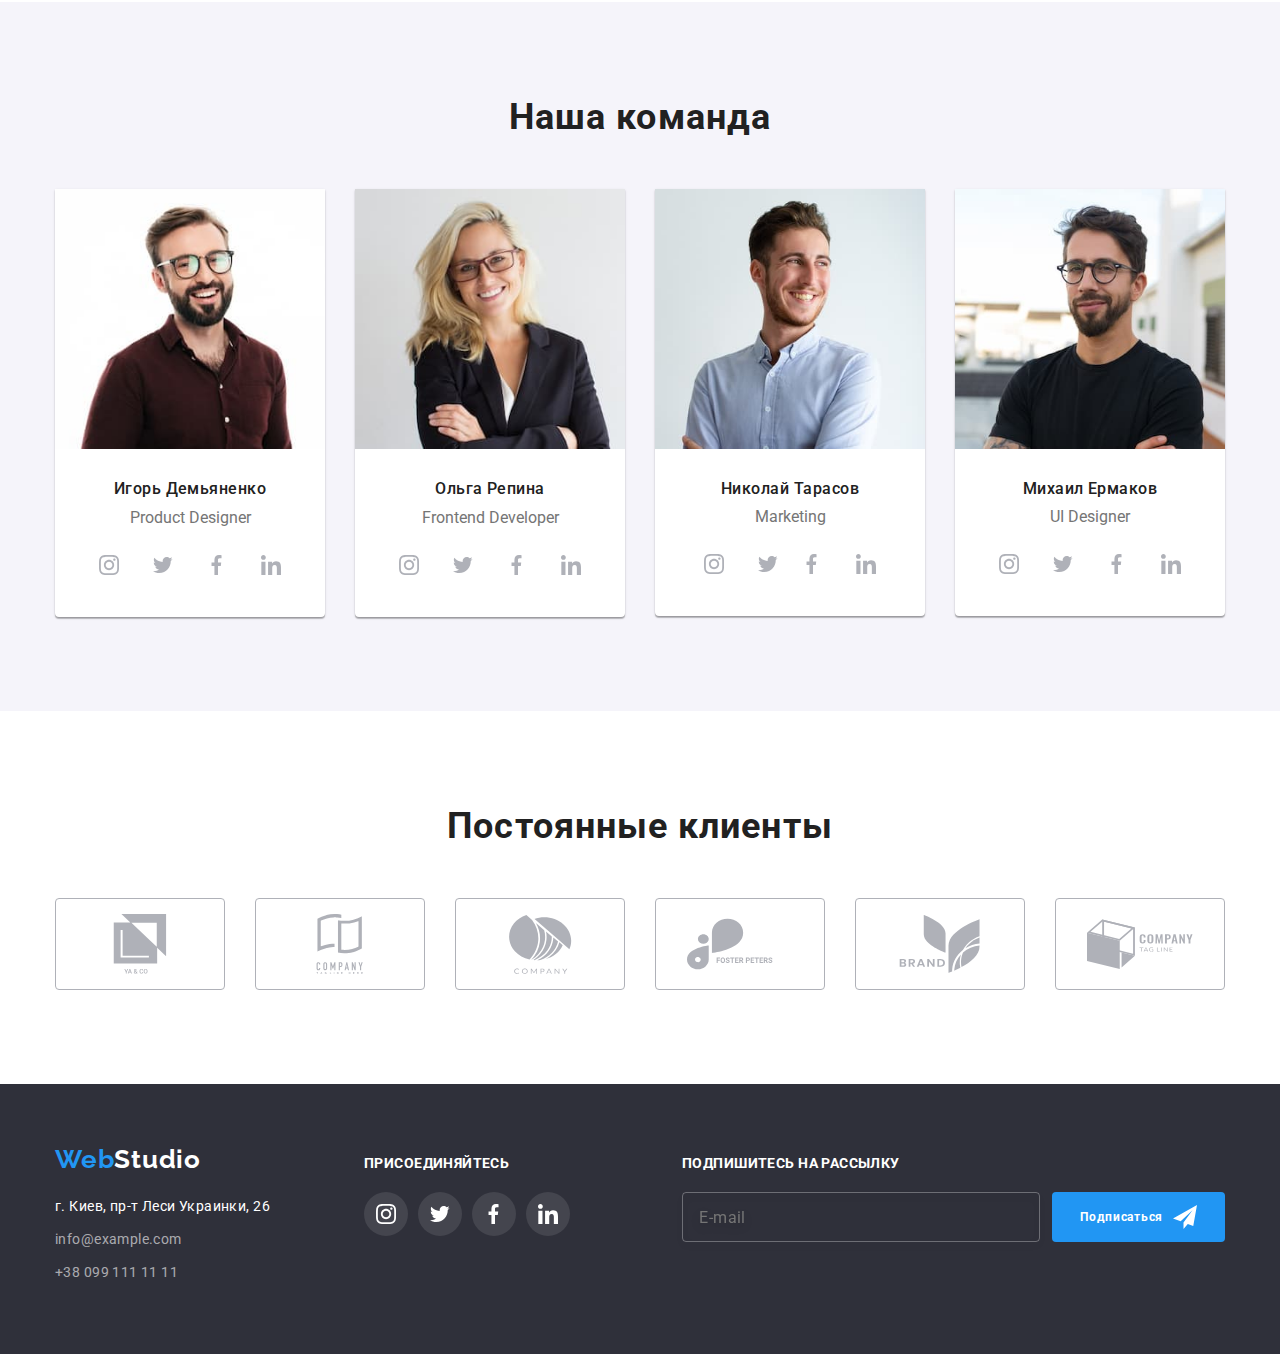
==== commit 057743bb: "modal inside sizes" ====
--- a/index.html
+++ b/index.html
@@ -467,7 +467,7 @@
 
 <form class="modal-form">
 
-    <h5 class="form-title ">Оставьте свои данные, мы вам перезвоним</h5>
+    <p class="form-title ">Оставьте свои данные, мы вам перезвоним</p>
 
           
     <form class="modal-form">
@@ -506,10 +506,9 @@
                      
             
                 
-                       <label for="comment">
+                       <label for="comment"class="form-input-box">
                            Комментарий
                         <textarea
-                        class="form-input-box"
                         class="form-message" 
                         name="comment" 
                         rows="10"
--- a/css/styles.css
+++ b/css/styles.css
@@ -547,6 +547,7 @@
   line-height: 1.14;
   letter-spacing: 0.03em;
   text-transform: uppercase;
+  color: #fff;
 }
 .subscribe-list {
   display: flex;
@@ -822,6 +823,7 @@
   box-shadow: 0px 1px 3px rgba(0, 0, 0, 0.12), 0px 1px 1px rgba(0, 0, 0, 0.14),
     0px 2px 1px rgba(0, 0, 0, 0.2);
   border-radius: 4px;
+  padding: 40px;
 }
 
 .modal-close {
@@ -851,9 +853,6 @@
 }
 
 .form-title {
-  margin-top: 40px;
-  margin-bottom: 30px;
-
   font-weight: 700;
   font-size: 20px;
   line-height: 1.15;
@@ -861,15 +860,18 @@
   letter-spacing: 0.03em;
 
   color: rgba(33, 33, 33, 1);
+
+  margin: 0;
 }
 
 .modal-form {
-  margin-top: 12px;
-  margin: 40px 40px;
+  display: flex;
+  flex-direction: column;
 }
 .form-input-box {
   display: block;
   margin-bottom: 10px;
+
   color: #757575;
   font-size: 12px;
   position: relative;
@@ -898,7 +900,7 @@
 
 .form-input:focus {
   outline: none;
-  border: 1px solid #2196f3;
+  border: 1px solid var(--navigation-color);
 }
 
 .form-input:focus + svg {
@@ -924,9 +926,9 @@
   color: #bababa;
 }
 
-.form-input-box:focus {
-  outline: none;
-  border: var(--navigation-color);
+.form-message:focus {
+  outline: var(--navigation-color);
+  border-color: var(--navigation-color);
 }
 
 .policy-box {
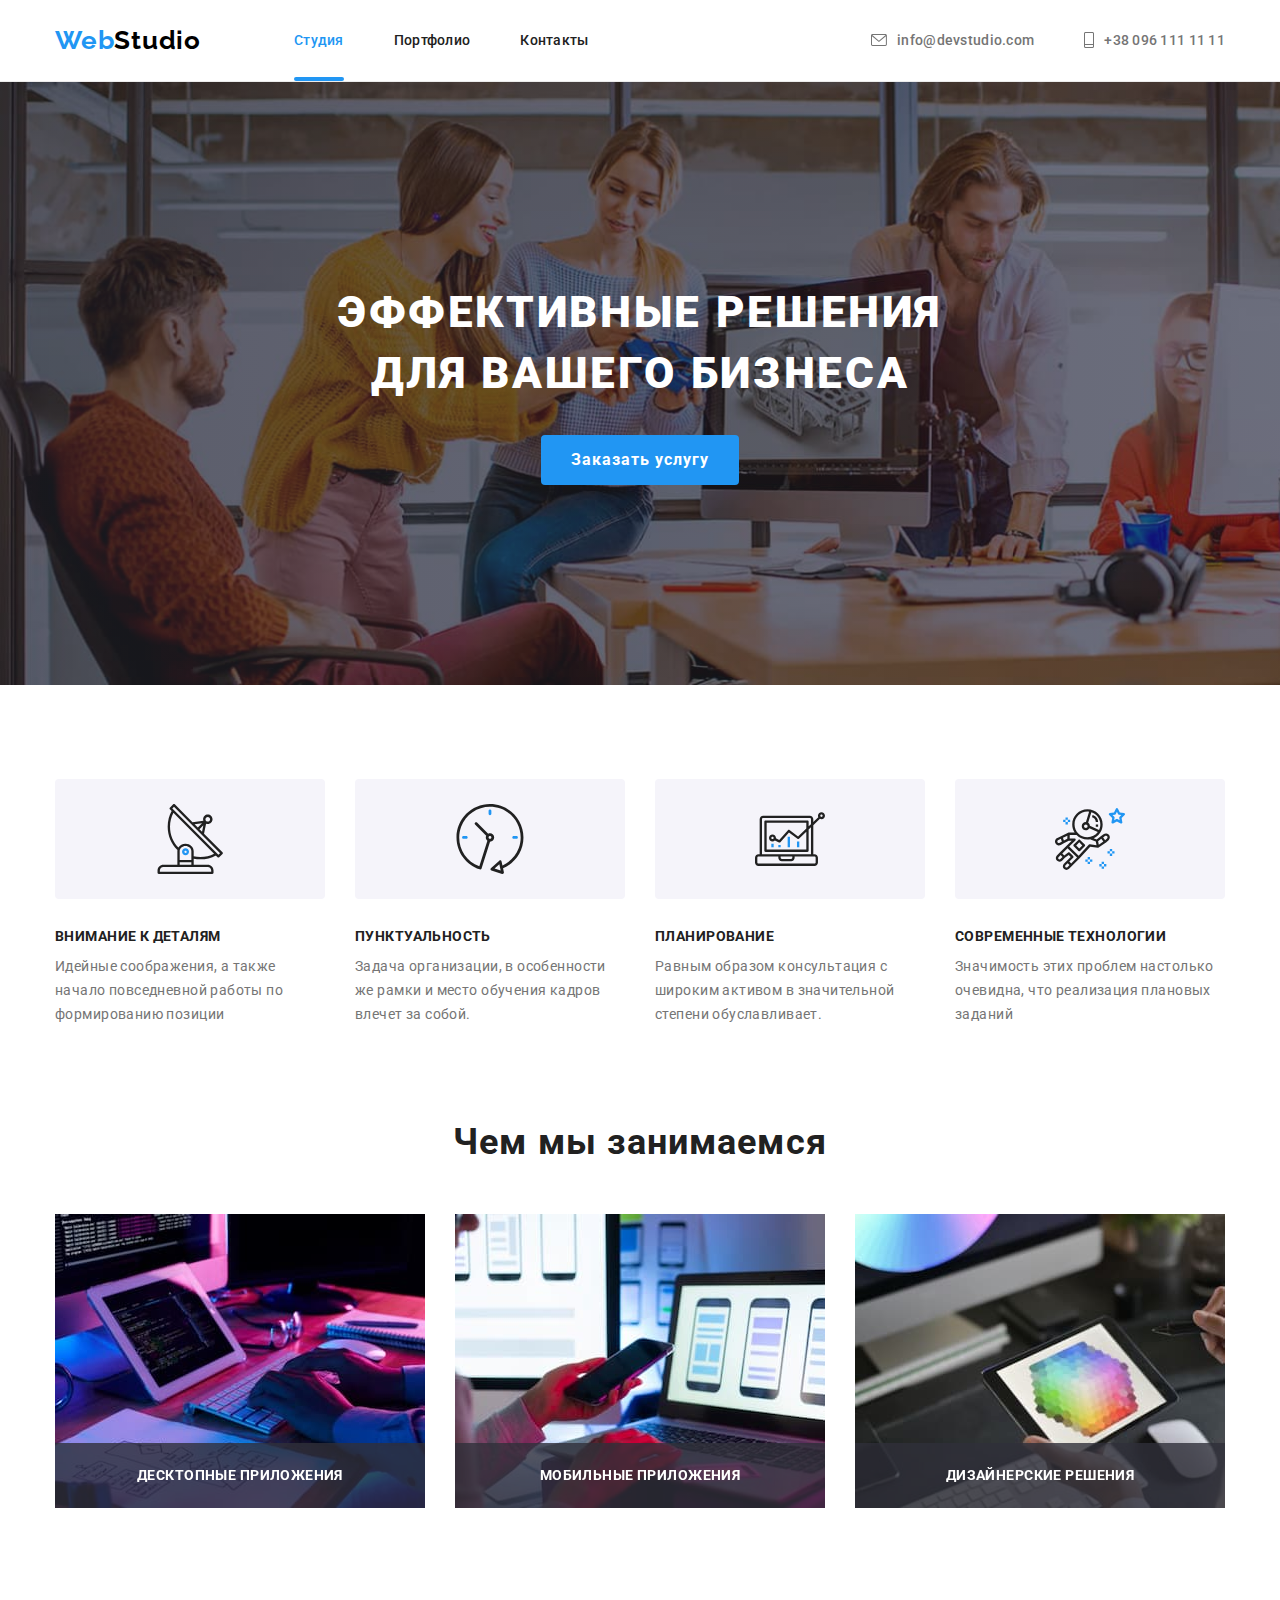
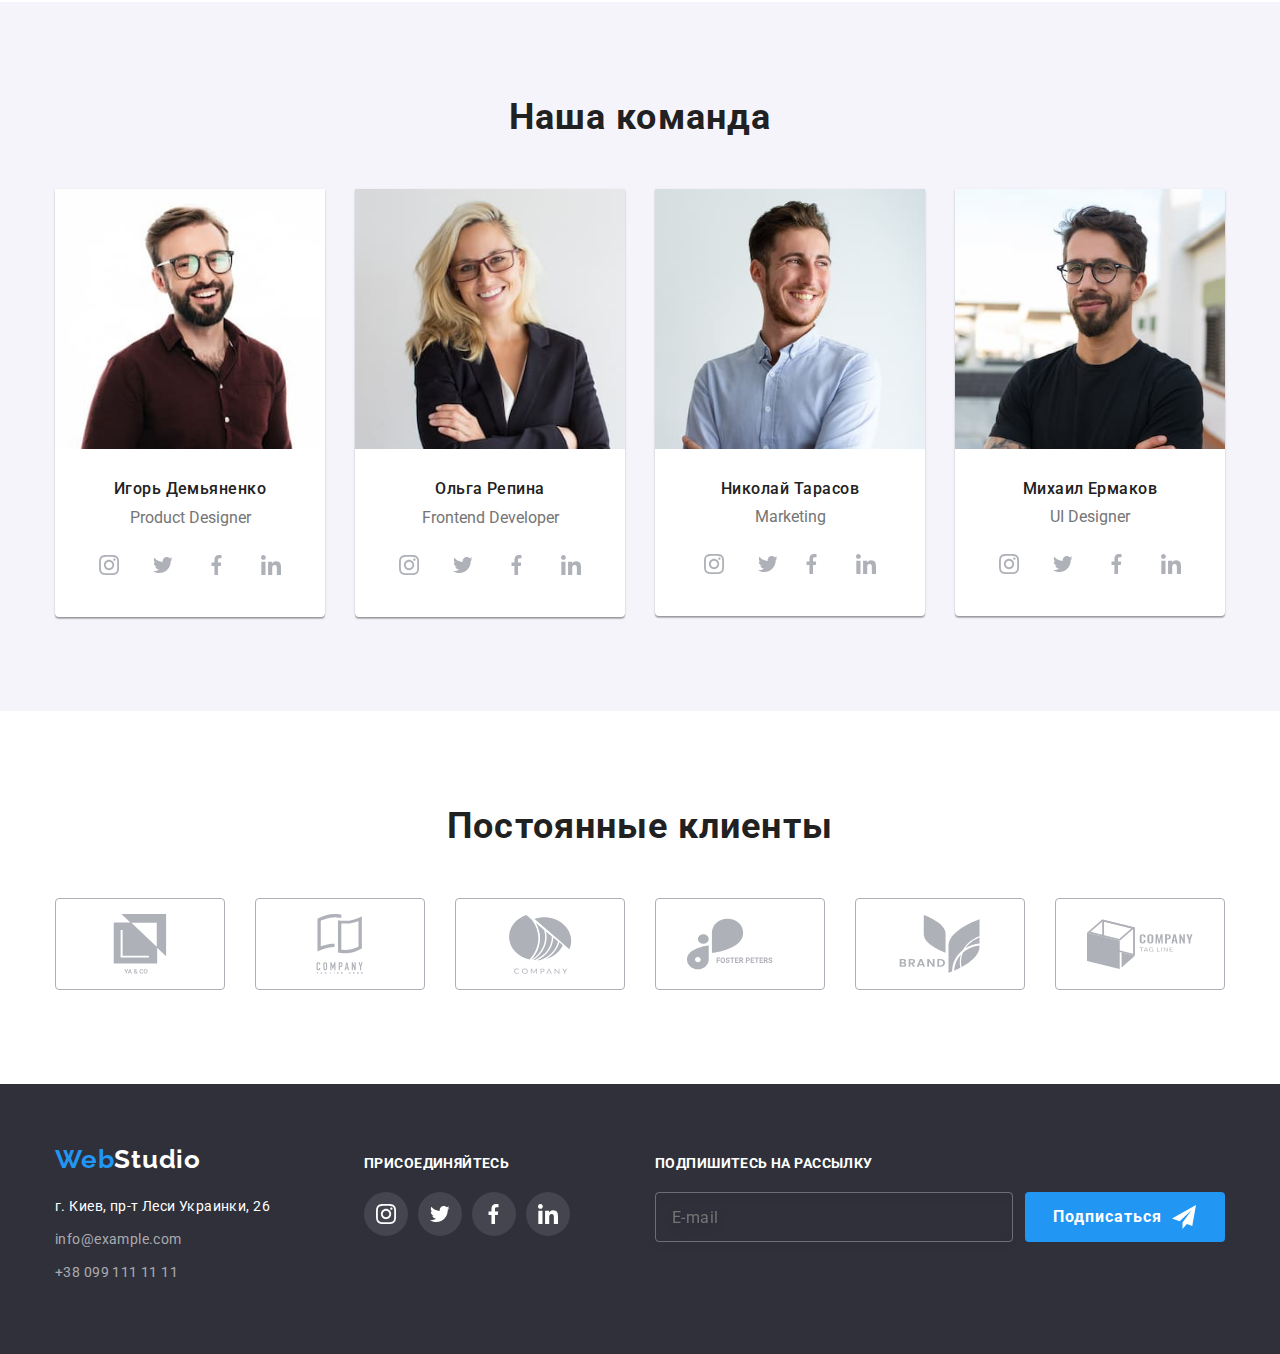
==== commit 7913c726: "madal-title margin" ====
--- a/index.html
+++ b/index.html
@@ -442,7 +442,7 @@
                  <p class="subscribe-text">Подпишитесь на рассылку</p>
                 <form class="subscribe-list"> 
                     <input type="text" class="subscribe-input" placeholder="E-mail" />
-                    <button class="button subscribe-button">
+                    <button class="subscribe-button">
                         Подписаться
                         <svg class="subscribe-icon" width="24" height="24">
                             <use href="./images/symbol-defs.svg#icon-icon-send-1"></use>
--- a/css/styles.css
+++ b/css/styles.css
@@ -607,9 +607,11 @@
   border-radius: 4px;
   border: none;
 
-  font-size: 12px;
+  font-size: 16px;
   line-height: 1.9;
   letter-spacing: 0.06em;
+  width: 200px;
+  height: 50px;
 
   overflow: hidden;
 
@@ -861,7 +863,7 @@
 
   color: rgba(33, 33, 33, 1);
 
-  margin: 0;
+  margin-bottom: 12px;
 }
 
 .modal-form {
@@ -947,6 +949,7 @@
   padding: 0px;
   clip: rect(0 0 0 0);
   overflow: hidden;
+  align-items: center;
 }
 
 .policy-checkbox:checked + .policy-box::before {
